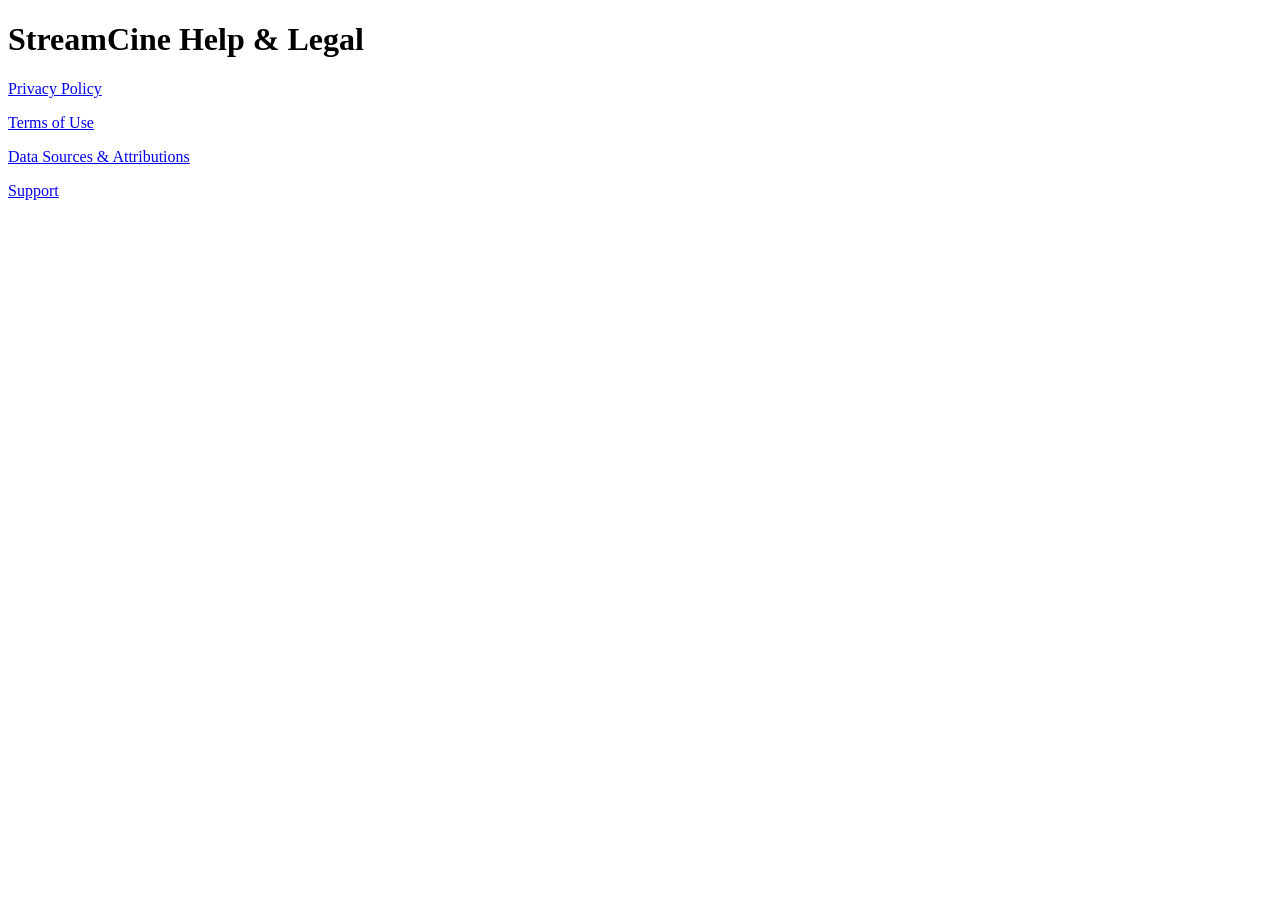
==== index.html @ 4ba70fc4 "Add index.html for StreamCine Help & Legal page" ====
<!doctype html>
<html>
<head>
  <meta charset="utf-8">
  <title>StreamCine Help & Legal</title>
</head>
<body>
  <h1>StreamCine Help & Legal</h1>

  <p><a href="privacy.html">Privacy Policy</a></p>
  <p><a href="terms.html">Terms of Use</a></p>
  <p><a href="sources.html">Data Sources & Attributions</a></p>
  <p><a href="support.html">Support</a></p>
</body>
</html>
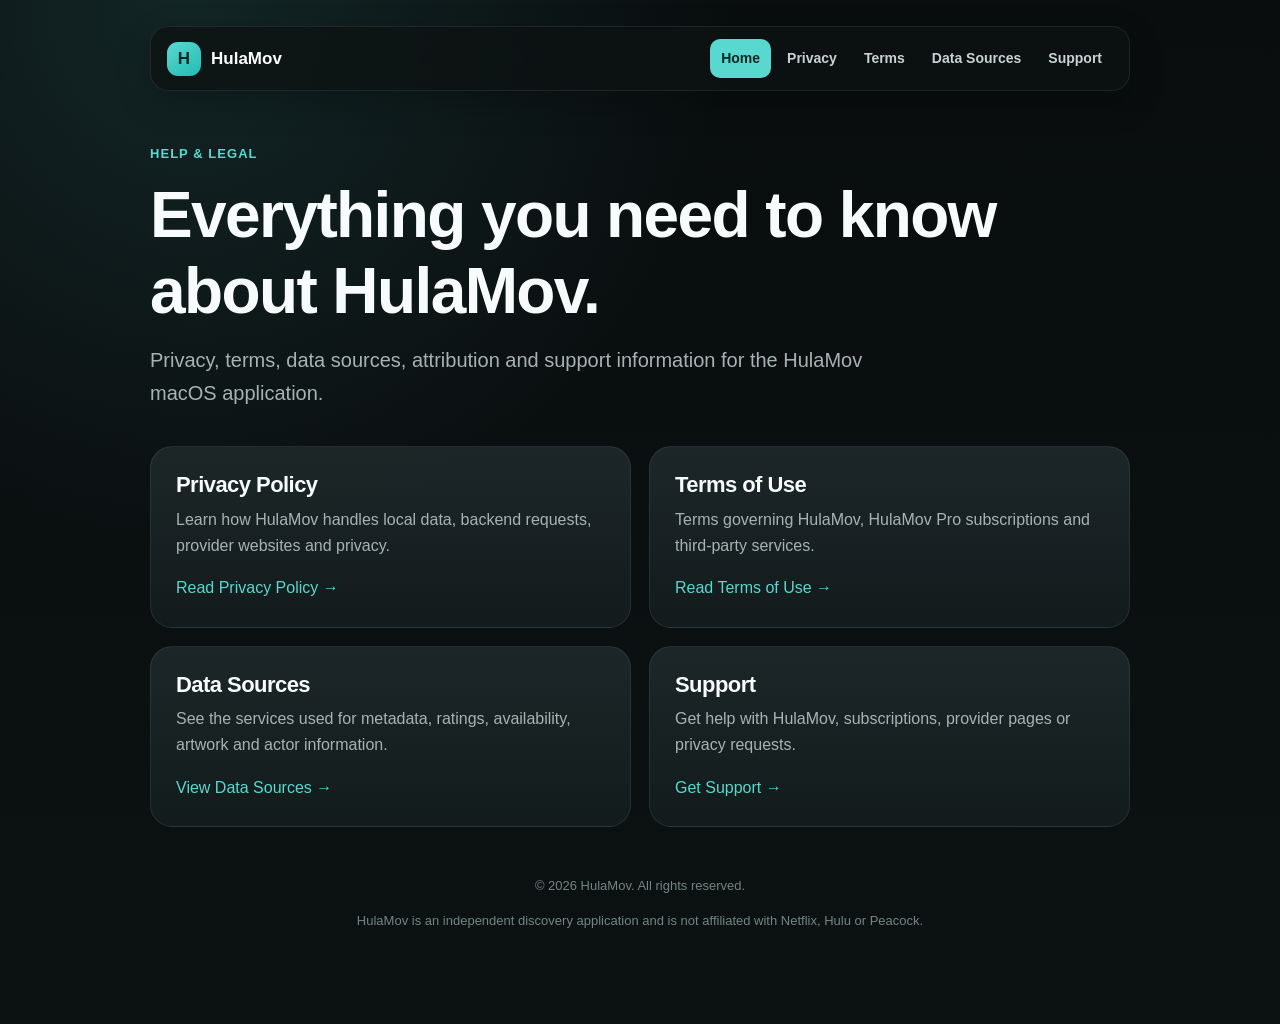
==== commit af0248e8: "Revise Index page for HulaMov" ====
--- a/index.html
+++ b/index.html
@@ -1,15 +1,189 @@
 <!doctype html>
-<html>
+
+<html lang="en">
+
 <head>
-  <meta charset="utf-8">
-  <title>StreamCine Help & Legal</title>
+
+<meta charset="utf-8">
+
+<meta
+  name="viewport"
+  content="width=device-width, initial-scale=1"
+>
+
+<title>
+HulaMov — Help & Legal
+</title>
+
+<link
+  rel="stylesheet"
+  href="styles.css"
+>
+
 </head>
+
 <body>
-  <h1>StreamCine Help & Legal</h1>
 
-  <p><a href="privacy.html">Privacy Policy</a></p>
-  <p><a href="terms.html">Terms of Use</a></p>
-  <p><a href="sources.html">Data Sources & Attributions</a></p>
-  <p><a href="support.html">Support</a></p>
+<div class="container">
+
+<nav class="navbar">
+
+<a
+  class="brand"
+  href="index.html"
+>
+
+<span class="brand-logo">
+H
+</span>
+
+HulaMov
+
+</a>
+
+<div class="nav-links">
+
+<a
+  class="active"
+  href="index.html"
+>
+Home
+</a>
+
+<a href="privacy.html">
+Privacy
+</a>
+
+<a href="terms.html">
+Terms
+</a>
+
+<a href="sources.html">
+Data Sources
+</a>
+
+<a href="support.html">
+Support
+</a>
+
+</div>
+
+</nav>
+
+
+<section class="hero">
+
+<div class="label">
+Help & Legal
+</div>
+
+<h1>
+Everything you need to know about HulaMov.
+</h1>
+
+<p>
+Privacy, terms, data sources, attribution
+and support information for the HulaMov
+macOS application.
+</p>
+
+</section>
+
+
+<section class="cards">
+
+<article class="card">
+
+<h2>
+Privacy Policy
+</h2>
+
+<p>
+Learn how HulaMov handles local data,
+backend requests, provider websites
+and privacy.
+</p>
+
+<a href="privacy.html">
+Read Privacy Policy →
+</a>
+
+</article>
+
+
+<article class="card">
+
+<h2>
+Terms of Use
+</h2>
+
+<p>
+Terms governing HulaMov, HulaMov Pro
+subscriptions and third-party services.
+</p>
+
+<a href="terms.html">
+Read Terms of Use →
+</a>
+
+</article>
+
+
+<article class="card">
+
+<h2>
+Data Sources
+</h2>
+
+<p>
+See the services used for metadata,
+ratings, availability, artwork
+and actor information.
+</p>
+
+<a href="sources.html">
+View Data Sources →
+</a>
+
+</article>
+
+
+<article class="card">
+
+<h2>
+Support
+</h2>
+
+<p>
+Get help with HulaMov, subscriptions,
+provider pages or privacy requests.
+</p>
+
+<a href="support.html">
+Get Support →
+</a>
+
+</article>
+
+</section>
+
+
+<footer>
+
+<p>
+© 2026 HulaMov. All rights reserved.
+</p>
+
+<p>
+HulaMov is an independent discovery application
+and is not affiliated with Netflix,
+Hulu or Peacock.
+</p>
+
+</footer>
+
+</div>
+
 </body>
+
 </html>
--- a/styles.css
+++ b/styles.css
@@ -0,0 +1,585 @@
+:root {
+  color-scheme: dark;
+
+  --background: #0b0f10;
+  --surface: #171d1e;
+  --surface-light: #1e2627;
+
+  --text: #f7fbfb;
+  --secondary: #a7b3b3;
+
+  --accent: #59d8cf;
+  --accent-hover: #80e8e1;
+
+  --border: rgba(255, 255, 255, 0.08);
+  --max-width: 980px;
+}
+
+* {
+  box-sizing: border-box;
+}
+
+html {
+  scroll-behavior: smooth;
+}
+
+body {
+  margin: 0;
+
+  font-family:
+    -apple-system,
+    BlinkMacSystemFont,
+    "SF Pro Display",
+    "SF Pro Text",
+    "Segoe UI",
+    Helvetica,
+    Arial,
+    sans-serif;
+
+  color: var(--text);
+
+  background:
+    radial-gradient(
+      circle at 15% 0%,
+      rgba(89, 216, 207, 0.12),
+      transparent 34rem
+    ),
+    linear-gradient(
+      180deg,
+      #090d0e 0%,
+      #0c1112 100%
+    );
+
+  line-height: 1.65;
+
+  -webkit-font-smoothing: antialiased;
+}
+
+a {
+  color: var(--accent);
+  text-decoration: none;
+}
+
+a:hover {
+  color: var(--accent-hover);
+}
+
+.container {
+  width: min(calc(100% - 36px), var(--max-width));
+
+  margin: 0 auto;
+
+  padding:
+    26px
+    0
+    80px;
+}
+
+/* NAVIGATION */
+
+.navbar {
+  position: sticky;
+
+  top: 14px;
+
+  z-index: 100;
+
+  display: flex;
+
+  align-items: center;
+
+  justify-content: space-between;
+
+  gap: 20px;
+
+  padding:
+    12px
+    16px;
+
+  margin-bottom: 52px;
+
+  border:
+    1px
+    solid
+    var(--border);
+
+  border-radius: 18px;
+
+  background:
+    rgba(
+      13,
+      18,
+      19,
+      0.78
+    );
+
+  backdrop-filter:
+    blur(20px);
+
+  box-shadow:
+    0
+    12px
+    34px
+    rgba(
+      0,
+      0,
+      0,
+      0.22
+    );
+}
+
+.brand {
+  display: flex;
+
+  align-items: center;
+
+  gap: 10px;
+
+  color: white;
+
+  font-size: 17px;
+
+  font-weight: 800;
+}
+
+.brand-logo {
+  display: grid;
+
+  place-items: center;
+
+  width: 34px;
+
+  height: 34px;
+
+  border-radius: 11px;
+
+  background:
+    linear-gradient(
+      145deg,
+      #59d8cf,
+      #24bbb3
+    );
+
+  color: #062725;
+
+  font-weight: 900;
+}
+
+.nav-links {
+  display: flex;
+
+  align-items: center;
+
+  flex-wrap: wrap;
+
+  gap: 5px;
+}
+
+.nav-links a {
+  padding:
+    8px
+    11px;
+
+  border-radius: 10px;
+
+  color: #c9d3d3;
+
+  font-size: 14px;
+
+  font-weight: 650;
+}
+
+.nav-links a:hover,
+.nav-links a.active {
+  color: #062725;
+
+  background: var(--accent);
+}
+
+/* HERO */
+
+.hero {
+  margin-bottom: 36px;
+}
+
+.label {
+  margin-bottom: 12px;
+
+  color: var(--accent);
+
+  font-size: 13px;
+
+  font-weight: 800;
+
+  letter-spacing: 0.08em;
+
+  text-transform: uppercase;
+}
+
+h1,
+h2,
+h3 {
+  letter-spacing: -0.025em;
+
+  line-height: 1.2;
+}
+
+h1 {
+  margin:
+    0
+    0
+    14px;
+
+  font-size:
+    clamp(
+      40px,
+      6vw,
+      64px
+    );
+
+  font-weight: 800;
+}
+
+.hero p {
+  max-width: 760px;
+
+  margin: 0;
+
+  color: var(--secondary);
+
+  font-size:
+    clamp(
+      16px,
+      2vw,
+      20px
+    );
+}
+
+.date {
+  margin-top: 15px;
+
+  color: #788686;
+
+  font-size: 13px;
+}
+
+/* CONTENT */
+
+.panel {
+  padding:
+    clamp(
+      24px,
+      4vw,
+      42px
+    );
+
+  border:
+    1px
+    solid
+    var(--border);
+
+  border-radius: 28px;
+
+  background:
+    linear-gradient(
+      180deg,
+      rgba(
+        30,
+        40,
+        41,
+        0.95
+      ),
+      rgba(
+        20,
+        28,
+        29,
+        0.95
+      )
+    );
+
+  box-shadow:
+    0
+    24px
+    70px
+    rgba(
+      0,
+      0,
+      0,
+      0.28
+    );
+}
+
+.panel h2 {
+  margin:
+    40px
+    0
+    10px;
+
+  font-size: 23px;
+}
+
+.panel h2:first-child {
+  margin-top: 0;
+}
+
+.panel p,
+.panel li {
+  color: #d3dddd;
+
+  font-size: 16px;
+}
+
+.panel li + li {
+  margin-top: 6px;
+}
+
+.notice {
+  margin:
+    24px
+    0;
+
+  padding:
+    18px
+    20px;
+
+  border:
+    1px
+    solid
+    rgba(
+      89,
+      216,
+      207,
+      0.20
+    );
+
+  border-radius: 16px;
+
+  background:
+    rgba(
+      89,
+      216,
+      207,
+      0.07
+    );
+
+  color: #d8eeee;
+}
+
+/* HOME CARDS */
+
+.cards {
+  display: grid;
+
+  grid-template-columns:
+    repeat(
+      2,
+      minmax(
+        0,
+        1fr
+      )
+    );
+
+  gap: 18px;
+}
+
+.card {
+  padding: 25px;
+
+  border:
+    1px
+    solid
+    var(--border);
+
+  border-radius: 22px;
+
+  background:
+    linear-gradient(
+      180deg,
+      rgba(
+        30,
+        40,
+        41,
+        0.94
+      ),
+      rgba(
+        20,
+        28,
+        29,
+        0.94
+      )
+    );
+
+  transition:
+    transform
+    0.18s ease,
+    border-color
+    0.18s ease;
+}
+
+.card:hover {
+  transform:
+    translateY(-2px);
+
+  border-color:
+    rgba(
+      89,
+      216,
+      207,
+      0.28
+    );
+}
+
+.card h2 {
+  margin:
+    0
+    0
+    8px;
+
+  font-size: 22px;
+}
+
+.card p {
+  margin:
+    0
+    0
+    16px;
+
+  color: var(--secondary);
+}
+
+/* DATA SOURCES */
+
+.source {
+  padding:
+    24px
+    0;
+
+  border-bottom:
+    1px
+    solid
+    var(--border);
+}
+
+.source:first-child {
+  padding-top: 0;
+}
+
+.source:last-child {
+  border-bottom: none;
+
+  padding-bottom: 0;
+}
+
+.source h2 {
+  margin:
+    0
+    0
+    10px;
+}
+
+/* SUPPORT */
+
+.contact {
+  display: flex;
+
+  align-items: center;
+
+  justify-content: space-between;
+
+  gap: 20px;
+
+  padding: 22px;
+
+  margin-bottom: 24px;
+
+  border:
+    1px
+    solid
+    rgba(
+      89,
+      216,
+      207,
+      0.20
+    );
+
+  border-radius: 20px;
+
+  background:
+    rgba(
+      89,
+      216,
+      207,
+      0.07
+    );
+}
+
+.email-button {
+  display: inline-flex;
+
+  align-items: center;
+
+  justify-content: center;
+
+  min-height: 42px;
+
+  padding:
+    0
+    17px;
+
+  border-radius: 12px;
+
+  background: var(--accent);
+
+  color: #062725;
+
+  font-weight: 800;
+}
+
+.email-button:hover {
+  background: var(--accent-hover);
+
+  color: #062725;
+}
+
+/* FOOTER */
+
+footer {
+  margin-top: 48px;
+
+  color: #748484;
+
+  font-size: 13px;
+
+  text-align: center;
+}
+
+/* MOBILE */
+
+@media (max-width: 760px) {
+
+  .container {
+    width:
+      min(
+        calc(100% - 24px),
+        var(--max-width)
+      );
+  }
+
+  .navbar {
+    position: static;
+
+    flex-direction: column;
+
+    align-items: flex-start;
+  }
+
+  .cards {
+    grid-template-columns: 1fr;
+  }
+
+  .contact {
+    flex-direction: column;
+
+    align-items: flex-start;
+  }
+}
